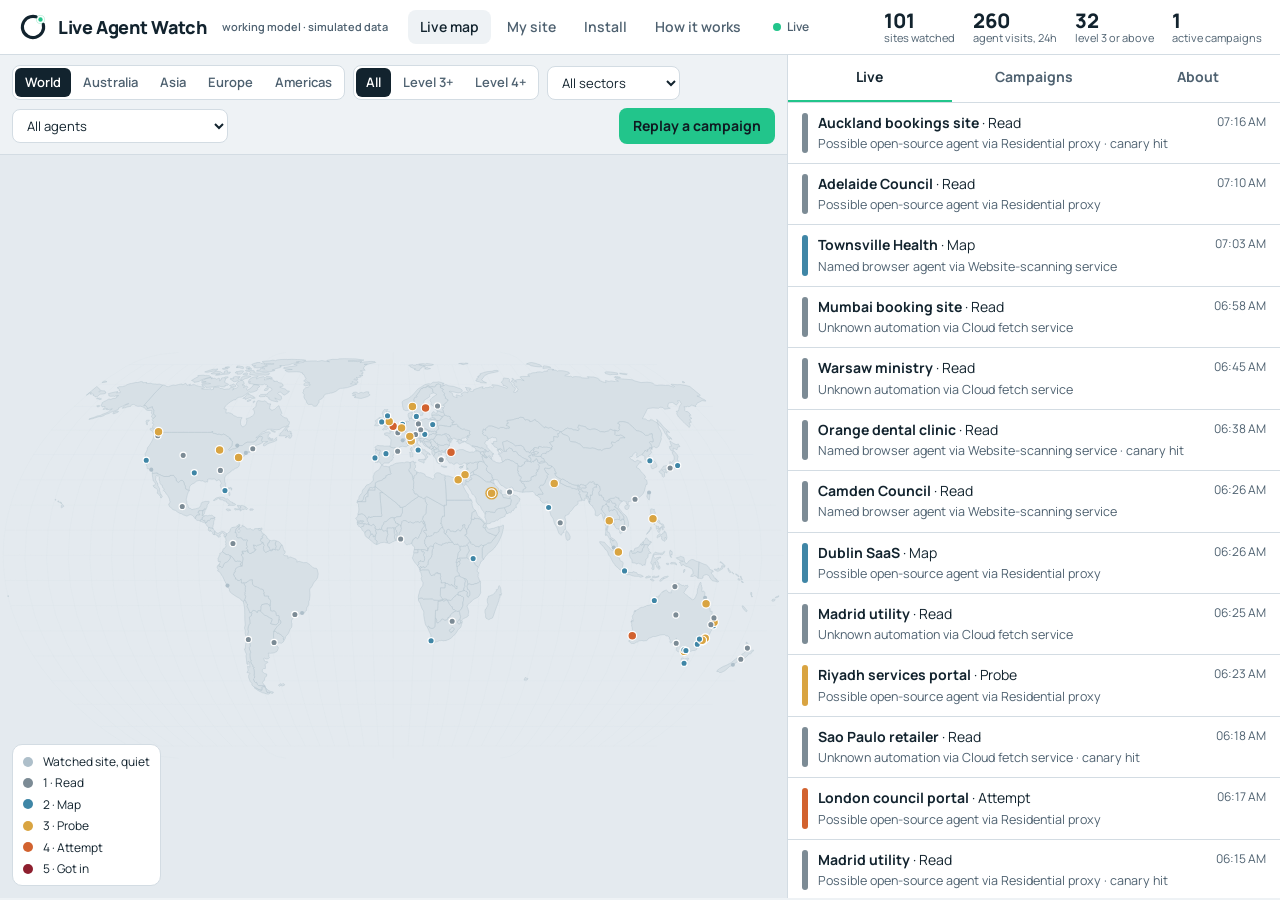
==== index.html @ ab58858d "Add files via upload" ====
<!doctype html>
<html lang="en">
<head>
<meta charset="utf-8">
<meta name="viewport" content="width=device-width, initial-scale=1, viewport-fit=cover">
<title>Live map · Live Agent Watch</title>
<link rel="icon" type="image/svg+xml" href="assets/mark.svg">
<link rel="apple-touch-icon" href="assets/icon.png">
<link rel="preconnect" href="https://fonts.googleapis.com">
<link href="https://fonts.googleapis.com/css2?family=Manrope:wght@500;600;700;800&display=swap" rel="stylesheet">
<link rel="stylesheet" href="assets/style.css">
</head>
<body>
<header class="top">
  <a class="logo" href="index.html" aria-label="Live Agent Watch home"><img src="assets/mark.svg" alt="">Live Agent Watch<small>working model · simulated data</small></a>
  <nav class="main" aria-label="Sections">
    <a href="index.html" aria-current="page">Live map</a>
    <a href="dashboard.html" >My site</a>
    <a href="install.html" >Install</a>
    <a href="how.html" >How it works</a>
  </nav>
  <div class="live"><i></i> Live</div>
  <div class="counters">
    <div class="counter"><b id="cSensors">0</b><span>sites watched</span></div>
    <div class="counter"><b id="cAgents">0</b><span>agent visits, 24h</span></div>
    <div class="counter"><b id="cEsc">0</b><span>level 3 or above</span></div>
    <div class="counter"><b id="cCamp">0</b><span>active campaigns</span></div>
  </div>
</header>
<main class="ops">
  <section class="mapwrap" aria-label="Activity map">
    <div class="controls">
      <div class="seg" role="group" aria-label="Region">
        <button aria-pressed="true" data-region="world">World</button>
        <button aria-pressed="false" data-region="au">Australia</button>
        <button aria-pressed="false" data-region="asia">Asia</button>
        <button aria-pressed="false" data-region="eu">Europe</button>
        <button aria-pressed="false" data-region="na">Americas</button>
      </div>
      <div class="seg" role="group" aria-label="Minimum level">
        <button aria-pressed="true" data-min="1">All</button>
        <button aria-pressed="false" data-min="3">Level 3+</button>
        <button aria-pressed="false" data-min="4">Level 4+</button>
      </div>
      <select id="sector" aria-label="Sector">
        <option value="all">All sectors</option>
        <option>Government</option><option>Health</option><option>Education</option><option>Utilities</option><option>Finance</option><option>Online shop</option><option>Software</option><option>Small business</option>
      </select>
      <select id="vendor" aria-label="Agent"><option value="all">All agents</option></select>
      <button class="primary" id="replay">Replay a campaign</button>
    </div>
    <svg class="map" id="map" role="img" aria-label="World map showing watched sites and agent activity">
      <g id="grat"></g><g id="land"></g><g id="sensors"></g><g id="markers"></g><g id="labels"></g>
    </svg>
    <div id="mapNote" style="position:absolute;left:12px;top:56px;font-size:12px;color:var(--ink-2)"></div>
    <div class="legend" aria-hidden="true">
      <i style="background:var(--coast)"></i><span>Watched site, quiet</span>
      <i style="background:var(--l1)"></i><span>1 · Read</span>
      <i style="background:var(--l2)"></i><span>2 · Map</span>
      <i style="background:var(--l3)"></i><span>3 · Probe</span>
      <i style="background:var(--l4)"></i><span>4 · Attempt</span>
      <i style="background:var(--l5)"></i><span>5 · Got in</span>
    </div>
    <div class="detail" id="detail" role="dialog" aria-label="Visit detail">
      <button class="close" aria-label="Close" onclick="closeDetail()">×</button>
      <div id="detailBody"></div>
    </div>
  </section>
  <aside>
    <div class="tabs" role="tablist">
      <button role="tab" aria-selected="true" data-tab="stream">Live</button>
      <button role="tab" aria-selected="false" data-tab="incidents">Campaigns</button>
      <button role="tab" aria-selected="false" data-tab="about">About</button>
    </div>
    <div class="panel on" id="stream" role="tabpanel"></div>
    <div class="panel" id="incidents" role="tabpanel"></div>
    <div class="panel" id="about" role="tabpanel">
      <div class="about">
        <h3>One site's sighting becomes every site's warning</h3>
        <p>Every watched site sends a short note about each visit. Agent Watch rates how far each AI agent went and compares notes with every other site. When the same agent reaches level 3 on 3 or more unrelated sites within 2 hours, it's a campaign, and owners of similar sites are warned.</p>
        <table>
          <tr><td>1 · Read</td><td>Read public pages. Shown on the dashboard.</td></tr>
          <tr><td>2 · Map</td><td>Listed the site's pages, forms and entry points. Shown on the dashboard.</td></tr>
          <tr><td>3 · Probe</td><td>Tested forms, logins or limits. Email alert.</td></tr>
          <tr><td>4 · Attempt</td><td>Tried a known break-in trick. Urgent email alert.</td></tr>
          <tr><td>5 · Got in</td><td>Owner confirms what happened. Set by hand for now.</td></tr>
        </table>
        <h3>What we say, and what we guess</h3>
        <p>If an agent names itself, we show that. If not, it's marked "possible". We report, we don't block; the owner decides. We never see what visitors type, read or upload, and addresses are scrambled the moment they arrive.</p>
        <p>The public map is on the roadmap after the first version. This page shows how it would look with a network of sites reporting.</p>
      </div>
    </div>
  </aside>
</main>
<div class="modal" id="modal" role="dialog" aria-modal="true" aria-labelledby="mTitle"><div class="sheet"><button class="close" aria-label="Close" onclick="closeModal()">×</button><div id="modalBody"></div></div></div>
<script src="assets/vendor.js"></script>
<script src="assets/app.js"></script>
<footer style="display:none">
  <img src="assets/mark.svg" alt="" style="width:22px;height:22px">
  <span>Live Agent Watch · liveagentwatch.com · concept working model, all activity shown is simulated</span>
</footer>
</body>
</html>
---- assets/style.css ----
:root {
  --paper: #EEF2F5; --paper-2: #FFFFFF; --ink: #12232E; --ink-2: #4E6170; --line: #D3DCE3;
  --land: #D7E0E6; --coast: #AEBFCA; --sea: #E4EAEF;
  --l1: #7C8B95; --l2: #3F86A6; --l3: #D9A441; --l4: #D2622F; --l5: #8E1F2F;
  --live: #22C58B; --act: #12232E; --act-ink: #FFFFFF;
  box-sizing: border-box; padding-top: env(safe-area-inset-top, 0px); padding-bottom: env(safe-area-inset-bottom, 0px);
}
@media (prefers-color-scheme: dark) { :root:not([data-theme="light"]) {
  --paper: #0F1A21; --paper-2: #17242D; --ink: #E8EEF2; --ink-2: #9FB0BB; --line: #2A3A45;
  --land: #22323D; --coast: #3E5563; --sea: #0B141A; --act: #22C58B; --act-ink: #0F1A21; --l1: #8D9BA5;
} }
:root[data-theme="dark"] {
  --paper: #0F1A21; --paper-2: #17242D; --ink: #E8EEF2; --ink-2: #9FB0BB; --line: #2A3A45;
  --land: #22323D; --coast: #3E5563; --sea: #0B141A; --act: #22C58B; --act-ink: #0F1A21; --l1: #8D9BA5;
}
html { scroll-padding-top: env(safe-area-inset-top, 0px); }
* { box-sizing: border-box; }
html, body { height: 100%; }
body { margin: 0; background: var(--paper); color: var(--ink); font-family: 'Manrope', system-ui, -apple-system, 'Segoe UI', sans-serif; font-size: 14px; line-height: 1.45; }
button { font: inherit; color: inherit; cursor: pointer; }
a { color: inherit; }
button:focus-visible, select:focus-visible, a:focus-visible, [tabindex]:focus-visible { outline: 2px solid var(--live); outline-offset: 2px; }

/* header */
.top { display: flex; align-items: center; gap: 20px; padding: 10px 18px; border-bottom: 1px solid var(--line); background: var(--paper-2); flex-wrap: wrap; }
.logo { display: flex; align-items: center; gap: 10px; text-decoration: none; font-weight: 800; font-size: 18px; letter-spacing: -0.02em; }
.logo img { width: 30px; height: 30px; }
.logo small { font-weight: 600; font-size: 11px; color: var(--ink-2); letter-spacing: 0; margin-left: 6px; }
nav.main { display: flex; gap: 4px; }
nav.main a { text-decoration: none; padding: 7px 12px; border-radius: 8px; font-weight: 600; color: var(--ink-2); }
nav.main a[aria-current="page"] { color: var(--ink); background: var(--paper); }
.live { display: inline-flex; align-items: center; gap: 6px; font-size: 12px; color: var(--ink-2); font-weight: 600; }
.live i { width: 8px; height: 8px; border-radius: 50%; background: var(--live); display: inline-block; animation: blink 1.6s infinite; }
@keyframes blink { 50% { opacity: 0.25; } }
.counters { display: flex; gap: 18px; margin-left: auto; flex-wrap: wrap; }
.counter { display: flex; flex-direction: column; line-height: 1.1; }
.counter b { font-size: 20px; font-weight: 800; }
.counter span { font-size: 11px; color: var(--ink-2); }

/* map page */
main.ops { display: grid; grid-template-columns: minmax(0, 1.6fr) minmax(320px, 1fr); height: calc(100% - 57px); }
.mapwrap { position: relative; background: var(--sea); border-right: 1px solid var(--line); overflow: hidden; display: flex; flex-direction: column; }
.controls { display: flex; gap: 8px; padding: 10px 12px; align-items: center; flex-wrap: wrap; background: var(--paper); border-bottom: 1px solid var(--line); }
.controls select, .seg { border: 1px solid var(--line); background: var(--paper-2); color: var(--ink); border-radius: 8px; padding: 6px 10px; font: inherit; font-size: 13px; }
.seg { display: inline-flex; padding: 2px; gap: 2px; }
.seg button { border: 0; background: transparent; padding: 5px 10px; border-radius: 6px; font-size: 13px; color: var(--ink-2); font-weight: 600; }
.seg button[aria-pressed="true"] { background: var(--act); color: var(--act-ink); }
.primary { border: 0; background: var(--live); color: #0F1A21; padding: 8px 14px; border-radius: 8px; font-weight: 700; margin-left: auto; }
.primary[disabled] { opacity: 0.6; cursor: default; }
svg.map { width: 100%; flex: 1; min-height: 0; display: block; }
.legend { position: absolute; left: 12px; bottom: 12px; background: var(--paper-2); border: 1px solid var(--line); border-radius: 10px; padding: 8px 10px; font-size: 12px; display: grid; grid-template-columns: auto auto; gap: 4px 10px; align-items: center; }
.legend i { width: 10px; height: 10px; border-radius: 50%; display: inline-block; }
.detail { position: absolute; right: 12px; top: 58px; width: min(330px, calc(100% - 24px)); background: var(--paper-2); border: 1px solid var(--line); border-radius: 12px; padding: 14px; box-shadow: 0 8px 24px rgba(18,35,46,0.14); display: none; }
.detail.open { display: block; }
.detail h3 { margin: 0 0 4px; font-size: 16px; }
.detail .close { position: absolute; top: 8px; right: 8px; border: 0; background: transparent; font-size: 18px; width: 32px; height: 32px; border-radius: 8px; }
.kv { display: grid; grid-template-columns: auto 1fr; gap: 4px 12px; font-size: 13px; margin-top: 8px; }
.kv dt { color: var(--ink-2); } .kv dd { margin: 0; }
.lvl { display: inline-block; padding: 2px 8px; border-radius: 6px; font-size: 12px; font-weight: 700; color: #fff; }

aside { display: flex; flex-direction: column; min-height: 0; background: var(--paper-2); }
.tabs { display: flex; border-bottom: 1px solid var(--line); }
.tabs button { flex: 1; border: 0; background: transparent; padding: 12px 8px; font-weight: 700; color: var(--ink-2); border-bottom: 2px solid transparent; }
.tabs button[aria-selected="true"] { color: var(--ink); border-bottom-color: var(--live); }
.panel { display: none; overflow: auto; flex: 1; min-height: 0; }
.panel.on { display: block; }
.ev { display: grid; grid-template-columns: 6px 1fr auto; gap: 10px; padding: 10px 14px; border-bottom: 1px solid var(--line); align-items: start; cursor: pointer; }
.ev i { width: 6px; border-radius: 3px; align-self: stretch; }
.ev .t { font-size: 12px; color: var(--ink-2); white-space: nowrap; }
.ev b { font-weight: 700; }
.ev .m { font-size: 12.5px; color: var(--ink-2); margin-top: 2px; }
.ev.new { animation: slide 0.4s ease-out; }
@keyframes slide { from { transform: translateY(-6px); opacity: 0; } }
@media (prefers-reduced-motion: reduce) { .ev.new, .live i, .pulse { animation: none !important; } }
.inc { padding: 12px 14px; border-bottom: 1px solid var(--line); cursor: pointer; }
.inc:hover { background: var(--paper); }
.inc h4 { margin: 0 0 4px; font-size: 14px; }
.inc .meta { font-size: 12px; color: var(--ink-2); display: flex; gap: 8px; flex-wrap: wrap; align-items: center; }
.stage { display: inline-block; padding: 1px 7px; border-radius: 6px; font-size: 11px; font-weight: 700; background: var(--paper); border: 1px solid var(--line); }
.stage.confirmed { border-color: var(--live); color: var(--live); }
.stage.escalated { border-color: var(--l4); color: var(--l4); }
.about { padding: 14px; font-size: 13px; color: var(--ink-2); line-height: 1.5; }
.about h3 { margin: 0 0 6px; color: var(--ink); font-size: 15px; }
.about p { margin: 0 0 10px; }
.about table { width: 100%; border-collapse: collapse; margin: 6px 0 12px; }
.about td { padding: 5px 0; border-bottom: 1px solid var(--line); vertical-align: top; }
.about td:first-child { width: 90px; font-weight: 700; color: var(--ink); }

.pulse { animation: pulse 1.8s ease-out infinite; transform-origin: center; transform-box: fill-box; }
@keyframes pulse { 0% { opacity: 0.8; transform: scale(0.6); } 100% { opacity: 0; transform: scale(2.4); } }
.sensor { fill: var(--coast); }
.sensor.hit { fill: var(--live); }
.marker { cursor: pointer; }
.marker:hover circle.core { stroke-width: 3; }
path.country { fill: var(--land); stroke: var(--coast); stroke-width: 0.5; }
path.graticule { fill: none; stroke: var(--line); stroke-width: 0.4; opacity: 0.6; }

/* modal + toast */
.modal { position: fixed; inset: 0; background: rgba(18,35,46,0.45); display: none; align-items: flex-end; justify-content: center; padding: env(safe-area-inset-top, 0px) 0 0; z-index: 20; }
.modal.open { display: flex; }
.sheet { background: var(--paper-2); width: min(680px, 100%); max-height: 88%; overflow: auto; border-radius: 16px 16px 0 0; padding: 18px 18px calc(18px + env(safe-area-inset-bottom, 0px)); position: relative; }
@media (min-width: 900px) { .modal { align-items: center; } .sheet { border-radius: 16px; } }
.sheet h2 { margin: 0 32px 6px 0; font-size: 20px; line-height: 1.2; }
.sheet .close { position: absolute; top: 10px; right: 10px; border: 0; background: var(--paper); width: 36px; height: 36px; border-radius: 10px; font-size: 18px; }
.tl { list-style: none; padding: 0; margin: 12px 0; border-left: 2px solid var(--line); }
.tl li { padding: 6px 0 6px 14px; position: relative; font-size: 13px; }
.tl li::before { content: ""; position: absolute; left: -7px; top: 11px; width: 10px; height: 10px; border-radius: 50%; background: var(--paper-2); border: 2px solid var(--line); }
.tl li.hot::before { border-color: var(--l4); background: var(--l4); }
.sheet h4 { margin: 14px 0 6px; font-size: 13px; color: var(--ink-2); font-weight: 700; }
.sheet ul.plain { margin: 0; padding-left: 18px; font-size: 13px; }
.toast { position: fixed; left: 50%; bottom: calc(20px + env(safe-area-inset-bottom, 0px)); transform: translateX(-50%); background: var(--ink); color: var(--paper); padding: 10px 14px; border-radius: 10px; font-size: 13px; display: none; z-index: 30; max-width: calc(100% - 32px); }
.toast.show { display: block; }

/* content pages */
.page { max-width: 960px; margin: 0 auto; padding: 28px 18px 60px; }
.page h1 { font-size: 30px; letter-spacing: -0.02em; margin: 0 0 6px; line-height: 1.1; }
.page .lede { color: var(--ink-2); font-size: 16px; margin: 0 0 24px; max-width: 640px; }
.page h2 { font-size: 20px; margin: 28px 0 8px; letter-spacing: -0.01em; }
.page p { max-width: 680px; }
.card { background: var(--paper-2); border: 1px solid var(--line); border-radius: 12px; padding: 16px 18px; margin: 12px 0; }
.card h3 { margin: 0 0 6px; font-size: 15px; }
.grid2 { display: grid; grid-template-columns: repeat(auto-fit, minmax(260px, 1fr)); gap: 12px; }
.stat-row { display: flex; gap: 12px; flex-wrap: wrap; margin: 12px 0 16px; }
.stat { flex: 1; min-width: 130px; border: 1px solid var(--line); border-radius: 10px; padding: 10px 12px; background: var(--paper-2); }
.stat b { display: block; font-size: 22px; font-weight: 800; }
.stat span { font-size: 12px; color: var(--ink-2); }
.tblwrap { overflow-x: auto; border: 1px solid var(--line); border-radius: 10px; background: var(--paper-2); }
table.data { border-collapse: collapse; width: 100%; font-size: 13px; min-width: 560px; }
table.data th, table.data td { text-align: left; padding: 9px 12px; border-bottom: 1px solid var(--line); vertical-align: top; }
table.data th { font-weight: 700; color: var(--ink-2); font-size: 12px; background: var(--paper); }
table.data tr:last-child td { border-bottom: 0; }
.actions { display: flex; gap: 8px; margin-top: 12px; flex-wrap: wrap; }
.ghost { border: 1px solid var(--line); background: var(--paper-2); padding: 8px 12px; border-radius: 8px; font-weight: 700; }
.steps { list-style: none; padding: 0; margin: 12px 0; counter-reset: s; }
.steps li { display: grid; grid-template-columns: 34px 1fr; gap: 12px; padding: 10px 0; border-bottom: 1px solid var(--line); counter-increment: s; }
.steps li::before { content: counter(s); width: 28px; height: 28px; border-radius: 50%; background: var(--act); color: var(--act-ink); display: flex; align-items: center; justify-content: center; font-weight: 800; font-size: 13px; }
.steps b { display: block; }
.steps span { color: var(--ink-2); font-size: 13px; }
pre.code { background: var(--ink); color: var(--paper); padding: 14px 16px; border-radius: 10px; font-size: 12.5px; line-height: 1.5; overflow-x: auto; white-space: pre-wrap; }
:root[data-theme="dark"] pre.code, .dark pre.code { background: #0B141A; }
.copy { float: right; margin-top: -4px; }
.chip { display: inline-block; padding: 2px 8px; border-radius: 6px; font-size: 12px; font-weight: 700; background: var(--paper); border: 1px solid var(--line); margin: 2px 4px 2px 0; }
footer { border-top: 1px solid var(--line); padding: 16px 18px; font-size: 12px; color: var(--ink-2); display: flex; gap: 14px; flex-wrap: wrap; align-items: center; }
footer img { height: 22px; opacity: 0.9; }

@media (max-width: 899px) {
  main.ops { grid-template-columns: 1fr; grid-template-rows: auto 1fr; height: auto; }
  .mapwrap { border-right: 0; border-bottom: 1px solid var(--line); }
  svg.map { height: 64vw; min-height: 260px; }
  aside { min-height: 60vh; }
  .counters { margin-left: 0; width: 100%; display: grid; grid-template-columns: 1fr 1fr; gap: 8px 12px; }
  .detail { top: auto; bottom: 12px; right: 12px; left: 12px; width: auto; }
  .legend { display: none; }
  nav.main { order: 3; width: 100%; overflow-x: auto; }
}
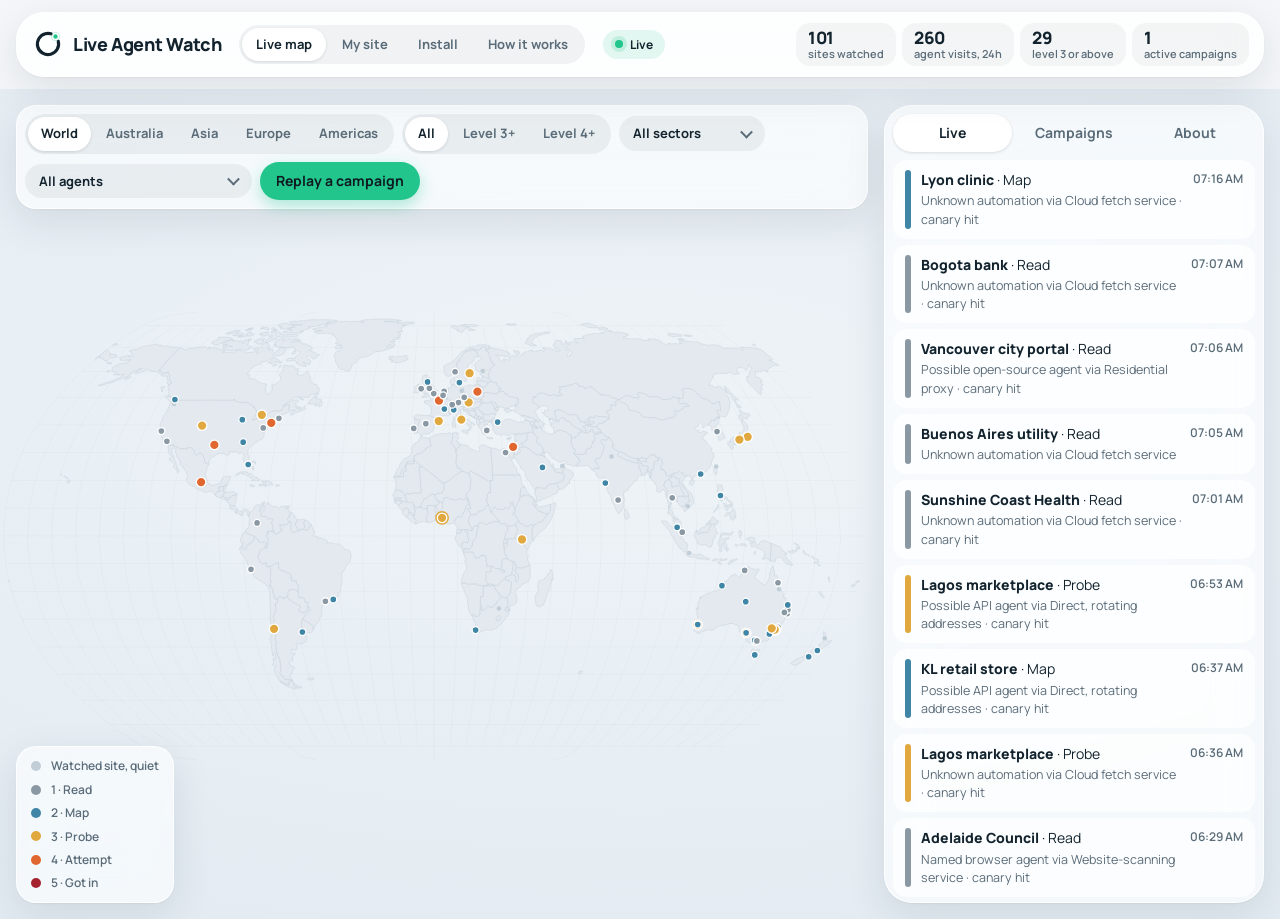
==== commit 16e63641: "Add files via upload" ====
--- a/index.html
+++ b/index.html
@@ -29,7 +29,7 @@
 </header>
 <main class="ops">
   <section class="mapwrap" aria-label="Activity map">
-    <div class="controls">
+    <div class="controls glass">
       <div class="seg" role="group" aria-label="Region">
         <button aria-pressed="true" data-region="world">World</button>
         <button aria-pressed="false" data-region="au">Australia</button>
@@ -42,18 +42,18 @@
         <button aria-pressed="false" data-min="3">Level 3+</button>
         <button aria-pressed="false" data-min="4">Level 4+</button>
       </div>
-      <select id="sector" aria-label="Sector">
+      <span class="select"><select id="sector" aria-label="Sector">
         <option value="all">All sectors</option>
         <option>Government</option><option>Health</option><option>Education</option><option>Utilities</option><option>Finance</option><option>Online shop</option><option>Software</option><option>Small business</option>
-      </select>
-      <select id="vendor" aria-label="Agent"><option value="all">All agents</option></select>
-      <button class="primary" id="replay">Replay a campaign</button>
+      </select></span>
+      <span class="select"><select id="vendor" aria-label="Agent"><option value="all">All agents</option></select></span>
+      <button class="primary accent" id="replay">Replay a campaign</button>
     </div>
     <svg class="map" id="map" role="img" aria-label="World map showing watched sites and agent activity">
       <g id="grat"></g><g id="land"></g><g id="sensors"></g><g id="markers"></g><g id="labels"></g>
     </svg>
-    <div id="mapNote" style="position:absolute;left:12px;top:56px;font-size:12px;color:var(--ink-2)"></div>
-    <div class="legend" aria-hidden="true">
+    <div id="mapNote" style="position:absolute;left:16px;bottom:200px;font-size:12px;color:var(--ink-2);z-index:5"></div>
+    <div class="legend glass" aria-hidden="true">
       <i style="background:var(--coast)"></i><span>Watched site, quiet</span>
       <i style="background:var(--l1)"></i><span>1 · Read</span>
       <i style="background:var(--l2)"></i><span>2 · Map</span>
@@ -61,12 +61,12 @@
       <i style="background:var(--l4)"></i><span>4 · Attempt</span>
       <i style="background:var(--l5)"></i><span>5 · Got in</span>
     </div>
-    <div class="detail" id="detail" role="dialog" aria-label="Visit detail">
+    <div class="detail glass" id="detail" role="dialog" aria-label="Visit detail">
       <button class="close" aria-label="Close" onclick="closeDetail()">×</button>
       <div id="detailBody"></div>
     </div>
   </section>
-  <aside>
+  <aside class="side glass">
     <div class="tabs" role="tablist">
       <button role="tab" aria-selected="true" data-tab="stream">Live</button>
       <button role="tab" aria-selected="false" data-tab="incidents">Campaigns</button>
--- a/assets/style.css
+++ b/assets/style.css
@@ -1,90 +1,96 @@
 :root {
-  --paper: #EEF2F5; --paper-2: #FFFFFF; --ink: #12232E; --ink-2: #4E6170; --line: #D3DCE3;
-  --land: #D7E0E6; --coast: #AEBFCA; --sea: #E4EAEF;
-  --l1: #7C8B95; --l2: #3F86A6; --l3: #D9A441; --l4: #D2622F; --l5: #8E1F2F;
-  --live: #22C58B; --act: #12232E; --act-ink: #FFFFFF;
+  --bg: #F4F6F9; --white: #FFFFFF; --ink: #12232E; --ink-2: #5B6C79; --line: rgba(18,35,46,0.08);
+  --glass: rgba(255,255,255,0.62); --glass-strong: rgba(255,255,255,0.82); --glass-border: rgba(255,255,255,0.85);
+  --shadow: 0 12px 40px rgba(18,35,46,0.10), 0 1px 2px rgba(18,35,46,0.05);
+  --land: #E3E9EE; --coast: #C2CED7; --sea-1: #EEF3F7; --sea-2: #E1EAF1;
+  --l1: #8A98A3; --l2: #3F86A6; --l3: #E0A83F; --l4: #E0672F; --l5: #A5232F;
+  --live: #22C58B; --ink-btn: #12232E;
+  --r-xl: 28px; --r-lg: 20px; --r-md: 14px; --r-pill: 999px;
   box-sizing: border-box; padding-top: env(safe-area-inset-top, 0px); padding-bottom: env(safe-area-inset-bottom, 0px);
-}
-@media (prefers-color-scheme: dark) { :root:not([data-theme="light"]) {
-  --paper: #0F1A21; --paper-2: #17242D; --ink: #E8EEF2; --ink-2: #9FB0BB; --line: #2A3A45;
-  --land: #22323D; --coast: #3E5563; --sea: #0B141A; --act: #22C58B; --act-ink: #0F1A21; --l1: #8D9BA5;
-} }
-:root[data-theme="dark"] {
-  --paper: #0F1A21; --paper-2: #17242D; --ink: #E8EEF2; --ink-2: #9FB0BB; --line: #2A3A45;
-  --land: #22323D; --coast: #3E5563; --sea: #0B141A; --act: #22C58B; --act-ink: #0F1A21; --l1: #8D9BA5;
 }
 html { scroll-padding-top: env(safe-area-inset-top, 0px); }
 * { box-sizing: border-box; }
 html, body { height: 100%; }
-body { margin: 0; background: var(--paper); color: var(--ink); font-family: 'Manrope', system-ui, -apple-system, 'Segoe UI', sans-serif; font-size: 14px; line-height: 1.45; }
+body { margin: 0; background: var(--bg); color: var(--ink); font-family: 'Manrope', system-ui, -apple-system, 'Segoe UI', sans-serif; font-size: 14px; line-height: 1.45; -webkit-font-smoothing: antialiased; }
 button { font: inherit; color: inherit; cursor: pointer; }
 a { color: inherit; }
-button:focus-visible, select:focus-visible, a:focus-visible, [tabindex]:focus-visible { outline: 2px solid var(--live); outline-offset: 2px; }
+button:focus-visible, select:focus-visible, input:focus-visible, a:focus-visible, [tabindex]:focus-visible { outline: 2px solid var(--live); outline-offset: 2px; }
+
+.glass { background: var(--glass); backdrop-filter: blur(22px) saturate(160%); -webkit-backdrop-filter: blur(22px) saturate(160%); border: 1px solid var(--glass-border); box-shadow: var(--shadow); }
 
 /* header */
-.top { display: flex; align-items: center; gap: 20px; padding: 10px 18px; border-bottom: 1px solid var(--line); background: var(--paper-2); flex-wrap: wrap; }
+.top { position: sticky; top: 0; z-index: 10; display: flex; align-items: center; gap: 18px; margin: 12px 16px 0; padding: 10px 14px 10px 16px; border-radius: var(--r-xl); background: var(--glass-strong); backdrop-filter: blur(22px) saturate(160%); -webkit-backdrop-filter: blur(22px) saturate(160%); border: 1px solid var(--glass-border); box-shadow: var(--shadow); flex-wrap: wrap; }
 .logo { display: flex; align-items: center; gap: 10px; text-decoration: none; font-weight: 800; font-size: 18px; letter-spacing: -0.02em; }
 .logo img { width: 30px; height: 30px; }
 .logo small { font-weight: 600; font-size: 11px; color: var(--ink-2); letter-spacing: 0; margin-left: 6px; }
-nav.main { display: flex; gap: 4px; }
-nav.main a { text-decoration: none; padding: 7px 12px; border-radius: 8px; font-weight: 600; color: var(--ink-2); }
-nav.main a[aria-current="page"] { color: var(--ink); background: var(--paper); }
-.live { display: inline-flex; align-items: center; gap: 6px; font-size: 12px; color: var(--ink-2); font-weight: 600; }
-.live i { width: 8px; height: 8px; border-radius: 50%; background: var(--live); display: inline-block; animation: blink 1.6s infinite; }
-@keyframes blink { 50% { opacity: 0.25; } }
-.counters { display: flex; gap: 18px; margin-left: auto; flex-wrap: wrap; }
-.counter { display: flex; flex-direction: column; line-height: 1.1; }
-.counter b { font-size: 20px; font-weight: 800; }
-.counter span { font-size: 11px; color: var(--ink-2); }
+nav.main { display: flex; gap: 2px; padding: 3px; border-radius: var(--r-pill); background: rgba(18,35,46,0.05); }
+nav.main a { text-decoration: none; white-space: nowrap; padding: 7px 14px; border-radius: var(--r-pill); font-weight: 700; color: var(--ink-2); font-size: 13px; transition: background .2s, color .2s; }
+nav.main a:hover { color: var(--ink); }
+nav.main a[aria-current="page"] { color: var(--ink); background: var(--white); box-shadow: 0 1px 3px rgba(18,35,46,0.12); }
+.live { display: inline-flex; align-items: center; gap: 7px; font-size: 12px; color: var(--ink); font-weight: 700; padding: 6px 12px; border-radius: var(--r-pill); background: rgba(34,197,139,0.12); }
+.live i { width: 8px; height: 8px; border-radius: 50%; background: var(--live); display: inline-block; box-shadow: 0 0 0 4px rgba(34,197,139,0.18); animation: blink 1.6s infinite; }
+@keyframes blink { 50% { opacity: 0.35; } }
+.counters { display: flex; gap: 6px; margin-left: auto; flex-wrap: wrap; }
+.counter { display: flex; flex-direction: column; line-height: 1.1; padding: 6px 12px; border-radius: var(--r-md); background: rgba(18,35,46,0.04); min-width: 84px; }
+.counter b { font-size: 17px; font-weight: 800; letter-spacing: -0.02em; }
+.counter span { font-size: 11px; color: var(--ink-2); font-weight: 600; }
 
 /* map page */
-main.ops { display: grid; grid-template-columns: minmax(0, 1.6fr) minmax(320px, 1fr); height: calc(100% - 57px); }
-.mapwrap { position: relative; background: var(--sea); border-right: 1px solid var(--line); overflow: hidden; display: flex; flex-direction: column; }
-.controls { display: flex; gap: 8px; padding: 10px 12px; align-items: center; flex-wrap: wrap; background: var(--paper); border-bottom: 1px solid var(--line); }
-.controls select, .seg { border: 1px solid var(--line); background: var(--paper-2); color: var(--ink); border-radius: 8px; padding: 6px 10px; font: inherit; font-size: 13px; }
-.seg { display: inline-flex; padding: 2px; gap: 2px; }
-.seg button { border: 0; background: transparent; padding: 5px 10px; border-radius: 6px; font-size: 13px; color: var(--ink-2); font-weight: 600; }
-.seg button[aria-pressed="true"] { background: var(--act); color: var(--act-ink); }
-.primary { border: 0; background: var(--live); color: #0F1A21; padding: 8px 14px; border-radius: 8px; font-weight: 700; margin-left: auto; }
-.primary[disabled] { opacity: 0.6; cursor: default; }
-svg.map { width: 100%; flex: 1; min-height: 0; display: block; }
-.legend { position: absolute; left: 12px; bottom: 12px; background: var(--paper-2); border: 1px solid var(--line); border-radius: 10px; padding: 8px 10px; font-size: 12px; display: grid; grid-template-columns: auto auto; gap: 4px 10px; align-items: center; }
+main.ops { position: relative; height: calc(100% - 70px); margin-top: 12px; }
+.mapwrap { position: absolute; inset: 0; overflow: hidden; background: radial-gradient(120% 80% at 50% 40%, var(--sea-1), var(--sea-2)); }
+.controls { position: absolute; left: 16px; top: 16px; right: 412px; z-index: 5; display: flex; gap: 8px; padding: 8px; align-items: center; flex-wrap: wrap; border-radius: var(--r-lg); }
+.seg { display: inline-flex; padding: 3px; gap: 2px; border-radius: var(--r-pill); background: rgba(18,35,46,0.06); }
+.seg button { border: 0; background: transparent; padding: 7px 13px; border-radius: var(--r-pill); font-size: 13px; color: var(--ink-2); font-weight: 700; transition: background .2s, color .2s; min-height: 34px; }
+.seg button:hover { color: var(--ink); }
+.seg button[aria-pressed="true"] { background: var(--white); color: var(--ink); box-shadow: 0 1px 3px rgba(18,35,46,0.14); }
+.select { position: relative; display: inline-flex; align-items: center; }
+.select select { appearance: none; -webkit-appearance: none; border: 0; background: rgba(18,35,46,0.06); color: var(--ink); border-radius: var(--r-pill); padding: 8px 36px 8px 14px; font: inherit; font-size: 13px; font-weight: 700; min-height: 34px; cursor: pointer; transition: background .2s; }
+.select select:hover { background: rgba(18,35,46,0.09); }
+.select::after { content: ""; position: absolute; right: 14px; top: 50%; width: 7px; height: 7px; border-right: 2px solid var(--ink-2); border-bottom: 2px solid var(--ink-2); transform: translateY(-70%) rotate(45deg); pointer-events: none; }
+.primary { border: 0; background: var(--ink-btn); color: #FFFFFF; padding: 9px 16px; border-radius: var(--r-pill); font-weight: 700; min-height: 36px; box-shadow: 0 6px 16px rgba(18,35,46,0.18); transition: transform .15s, box-shadow .15s; }
+.primary:hover { transform: translateY(-1px); box-shadow: 0 10px 22px rgba(18,35,46,0.22); }
+.primary[disabled] { opacity: 0.6; cursor: default; transform: none; }
+.primary.accent { background: var(--live); color: #0F1A21; box-shadow: 0 6px 16px rgba(34,197,139,0.35); }
+svg.map { width: calc(100% - 412px); height: 100%; display: block; }
+.legend { position: absolute; left: 16px; bottom: 16px; z-index: 5; border-radius: var(--r-lg); padding: 10px 14px; font-size: 12px; font-weight: 600; display: grid; grid-template-columns: auto auto; gap: 6px 10px; align-items: center; color: var(--ink-2); }
 .legend i { width: 10px; height: 10px; border-radius: 50%; display: inline-block; }
-.detail { position: absolute; right: 12px; top: 58px; width: min(330px, calc(100% - 24px)); background: var(--paper-2); border: 1px solid var(--line); border-radius: 12px; padding: 14px; box-shadow: 0 8px 24px rgba(18,35,46,0.14); display: none; }
-.detail.open { display: block; }
-.detail h3 { margin: 0 0 4px; font-size: 16px; }
-.detail .close { position: absolute; top: 8px; right: 8px; border: 0; background: transparent; font-size: 18px; width: 32px; height: 32px; border-radius: 8px; }
-.kv { display: grid; grid-template-columns: auto 1fr; gap: 4px 12px; font-size: 13px; margin-top: 8px; }
-.kv dt { color: var(--ink-2); } .kv dd { margin: 0; }
-.lvl { display: inline-block; padding: 2px 8px; border-radius: 6px; font-size: 12px; font-weight: 700; color: #fff; }
+.detail { position: absolute; left: 16px; top: 84px; z-index: 6; width: min(340px, calc(100% - 32px)); border-radius: var(--r-lg); padding: 16px; display: none; }
+.detail.open { display: block; animation: pop .22s ease-out; }
+@keyframes pop { from { transform: translateY(6px) scale(0.98); opacity: 0; } }
+.detail h3 { margin: 0 0 6px; font-size: 16px; letter-spacing: -0.01em; }
+.close { position: absolute; top: 10px; right: 10px; border: 0; background: rgba(18,35,46,0.06); font-size: 18px; width: 32px; height: 32px; border-radius: 50%; display: flex; align-items: center; justify-content: center; }
+.kv { display: grid; grid-template-columns: auto 1fr; gap: 5px 12px; font-size: 13px; margin-top: 10px; }
+.kv dt { color: var(--ink-2); font-weight: 600; } .kv dd { margin: 0; }
+.lvl { display: inline-block; padding: 3px 10px; border-radius: var(--r-pill); font-size: 12px; font-weight: 800; color: #fff; }
 
-aside { display: flex; flex-direction: column; min-height: 0; background: var(--paper-2); }
-.tabs { display: flex; border-bottom: 1px solid var(--line); }
-.tabs button { flex: 1; border: 0; background: transparent; padding: 12px 8px; font-weight: 700; color: var(--ink-2); border-bottom: 2px solid transparent; }
-.tabs button[aria-selected="true"] { color: var(--ink); border-bottom-color: var(--live); }
-.panel { display: none; overflow: auto; flex: 1; min-height: 0; }
+aside.side { position: absolute; right: 16px; top: 16px; bottom: 16px; z-index: 5; width: 380px; display: flex; flex-direction: column; min-height: 0; border-radius: var(--r-xl); overflow: hidden; }
+.tabs { display: flex; gap: 2px; padding: 8px; }
+.tabs button { flex: 1; border: 0; background: transparent; padding: 9px 8px; font-weight: 700; color: var(--ink-2); border-radius: var(--r-pill); min-height: 36px; transition: background .2s, color .2s; }
+.tabs button[aria-selected="true"] { color: var(--ink); background: var(--white); box-shadow: 0 1px 3px rgba(18,35,46,0.14); }
+.panel { display: none; overflow: auto; flex: 1; min-height: 0; padding: 0 8px 8px; }
 .panel.on { display: block; }
-.ev { display: grid; grid-template-columns: 6px 1fr auto; gap: 10px; padding: 10px 14px; border-bottom: 1px solid var(--line); align-items: start; cursor: pointer; }
+.ev { display: grid; grid-template-columns: 6px 1fr auto; gap: 10px; padding: 10px 12px; margin-bottom: 6px; border-radius: var(--r-md); background: rgba(255,255,255,0.7); align-items: start; cursor: pointer; transition: background .15s; }
+.ev:hover { background: var(--white); }
 .ev i { width: 6px; border-radius: 3px; align-self: stretch; }
-.ev .t { font-size: 12px; color: var(--ink-2); white-space: nowrap; }
-.ev b { font-weight: 700; }
+.ev .t { font-size: 12px; color: var(--ink-2); white-space: nowrap; font-weight: 600; }
+.ev b { font-weight: 800; }
 .ev .m { font-size: 12.5px; color: var(--ink-2); margin-top: 2px; }
 .ev.new { animation: slide 0.4s ease-out; }
 @keyframes slide { from { transform: translateY(-6px); opacity: 0; } }
-@media (prefers-reduced-motion: reduce) { .ev.new, .live i, .pulse { animation: none !important; } }
-.inc { padding: 12px 14px; border-bottom: 1px solid var(--line); cursor: pointer; }
-.inc:hover { background: var(--paper); }
-.inc h4 { margin: 0 0 4px; font-size: 14px; }
-.inc .meta { font-size: 12px; color: var(--ink-2); display: flex; gap: 8px; flex-wrap: wrap; align-items: center; }
-.stage { display: inline-block; padding: 1px 7px; border-radius: 6px; font-size: 11px; font-weight: 700; background: var(--paper); border: 1px solid var(--line); }
-.stage.confirmed { border-color: var(--live); color: var(--live); }
-.stage.escalated { border-color: var(--l4); color: var(--l4); }
-.about { padding: 14px; font-size: 13px; color: var(--ink-2); line-height: 1.5; }
+@media (prefers-reduced-motion: reduce) { .ev.new, .live i, .pulse, .detail.open { animation: none !important; } }
+.inc { padding: 12px 14px; margin-bottom: 6px; border-radius: var(--r-md); background: rgba(255,255,255,0.7); cursor: pointer; transition: background .15s; }
+.inc:hover { background: var(--white); }
+.inc h4 { margin: 0 0 6px; font-size: 14px; }
+.inc .meta { font-size: 12px; color: var(--ink-2); display: flex; gap: 8px; flex-wrap: wrap; align-items: center; font-weight: 600; }
+.stage { display: inline-block; padding: 2px 9px; border-radius: var(--r-pill); font-size: 11px; font-weight: 800; background: rgba(18,35,46,0.06); }
+.stage.confirmed { background: rgba(34,197,139,0.14); color: #157A55; }
+.stage.escalated { background: rgba(224,103,47,0.14); color: #B4471A; }
+.about { padding: 8px 8px 12px; font-size: 13px; color: var(--ink-2); line-height: 1.5; }
 .about h3 { margin: 0 0 6px; color: var(--ink); font-size: 15px; }
 .about p { margin: 0 0 10px; }
 .about table { width: 100%; border-collapse: collapse; margin: 6px 0 12px; }
-.about td { padding: 5px 0; border-bottom: 1px solid var(--line); vertical-align: top; }
-.about td:first-child { width: 90px; font-weight: 700; color: var(--ink); }
+.about td { padding: 6px 0; border-bottom: 1px solid var(--line); vertical-align: top; }
+.about td:first-child { width: 90px; font-weight: 800; color: var(--ink); }
 
 .pulse { animation: pulse 1.8s ease-out infinite; transform-origin: center; transform-box: fill-box; }
 @keyframes pulse { 0% { opacity: 0.8; transform: scale(0.6); } 100% { opacity: 0; transform: scale(2.4); } }
@@ -93,63 +99,74 @@
 .marker { cursor: pointer; }
 .marker:hover circle.core { stroke-width: 3; }
 path.country { fill: var(--land); stroke: var(--coast); stroke-width: 0.5; }
-path.graticule { fill: none; stroke: var(--line); stroke-width: 0.4; opacity: 0.6; }
+path.graticule { fill: none; stroke: rgba(18,35,46,0.06); stroke-width: 0.5; }
 
 /* modal + toast */
-.modal { position: fixed; inset: 0; background: rgba(18,35,46,0.45); display: none; align-items: flex-end; justify-content: center; padding: env(safe-area-inset-top, 0px) 0 0; z-index: 20; }
+.modal { position: fixed; inset: 0; background: rgba(18,35,46,0.28); backdrop-filter: blur(6px); -webkit-backdrop-filter: blur(6px); display: none; align-items: flex-end; justify-content: center; padding: env(safe-area-inset-top, 0px) 0 0; z-index: 20; }
 .modal.open { display: flex; }
-.sheet { background: var(--paper-2); width: min(680px, 100%); max-height: 88%; overflow: auto; border-radius: 16px 16px 0 0; padding: 18px 18px calc(18px + env(safe-area-inset-bottom, 0px)); position: relative; }
-@media (min-width: 900px) { .modal { align-items: center; } .sheet { border-radius: 16px; } }
-.sheet h2 { margin: 0 32px 6px 0; font-size: 20px; line-height: 1.2; }
-.sheet .close { position: absolute; top: 10px; right: 10px; border: 0; background: var(--paper); width: 36px; height: 36px; border-radius: 10px; font-size: 18px; }
+.sheet { background: var(--glass-strong); backdrop-filter: blur(24px) saturate(160%); -webkit-backdrop-filter: blur(24px) saturate(160%); border: 1px solid var(--glass-border); width: min(680px, 100%); max-height: 88%; overflow: auto; border-radius: var(--r-xl) var(--r-xl) 0 0; padding: 20px 20px calc(20px + env(safe-area-inset-bottom, 0px)); position: relative; box-shadow: var(--shadow); }
+@media (min-width: 900px) { .modal { align-items: center; padding: 16px; } .sheet { border-radius: var(--r-xl); } }
+.sheet h2 { margin: 0 36px 8px 0; font-size: 20px; line-height: 1.2; letter-spacing: -0.01em; }
 .tl { list-style: none; padding: 0; margin: 12px 0; border-left: 2px solid var(--line); }
 .tl li { padding: 6px 0 6px 14px; position: relative; font-size: 13px; }
-.tl li::before { content: ""; position: absolute; left: -7px; top: 11px; width: 10px; height: 10px; border-radius: 50%; background: var(--paper-2); border: 2px solid var(--line); }
+.tl li::before { content: ""; position: absolute; left: -7px; top: 11px; width: 10px; height: 10px; border-radius: 50%; background: var(--white); border: 2px solid rgba(18,35,46,0.18); }
 .tl li.hot::before { border-color: var(--l4); background: var(--l4); }
-.sheet h4 { margin: 14px 0 6px; font-size: 13px; color: var(--ink-2); font-weight: 700; }
+.sheet h4 { margin: 14px 0 6px; font-size: 13px; color: var(--ink-2); font-weight: 800; }
 .sheet ul.plain { margin: 0; padding-left: 18px; font-size: 13px; }
-.toast { position: fixed; left: 50%; bottom: calc(20px + env(safe-area-inset-bottom, 0px)); transform: translateX(-50%); background: var(--ink); color: var(--paper); padding: 10px 14px; border-radius: 10px; font-size: 13px; display: none; z-index: 30; max-width: calc(100% - 32px); }
-.toast.show { display: block; }
+.toast { position: fixed; left: 50%; bottom: calc(20px + env(safe-area-inset-bottom, 0px)); transform: translateX(-50%); background: var(--ink); color: #FFFFFF; padding: 11px 16px; border-radius: var(--r-pill); font-size: 13px; font-weight: 600; display: none; z-index: 30; max-width: calc(100% - 32px); box-shadow: var(--shadow); }
+.toast.show { display: block; animation: pop .22s ease-out; }
 
 /* content pages */
-.page { max-width: 960px; margin: 0 auto; padding: 28px 18px 60px; }
-.page h1 { font-size: 30px; letter-spacing: -0.02em; margin: 0 0 6px; line-height: 1.1; }
+.page { max-width: 980px; margin: 0 auto; padding: 28px 18px 60px; }
+.page h1 { font-size: 32px; letter-spacing: -0.025em; margin: 0 0 6px; line-height: 1.1; }
 .page .lede { color: var(--ink-2); font-size: 16px; margin: 0 0 24px; max-width: 640px; }
-.page h2 { font-size: 20px; margin: 28px 0 8px; letter-spacing: -0.01em; }
+.page h2 { font-size: 20px; margin: 30px 0 10px; letter-spacing: -0.015em; }
 .page p { max-width: 680px; }
-.card { background: var(--paper-2); border: 1px solid var(--line); border-radius: 12px; padding: 16px 18px; margin: 12px 0; }
+.card { background: var(--glass-strong); backdrop-filter: blur(18px); -webkit-backdrop-filter: blur(18px); border: 1px solid var(--glass-border); border-radius: var(--r-lg); padding: 18px 20px; margin: 12px 0; box-shadow: var(--shadow); }
 .card h3 { margin: 0 0 6px; font-size: 15px; }
 .grid2 { display: grid; grid-template-columns: repeat(auto-fit, minmax(260px, 1fr)); gap: 12px; }
+.grid2 .card { margin: 0; }
 .stat-row { display: flex; gap: 12px; flex-wrap: wrap; margin: 12px 0 16px; }
-.stat { flex: 1; min-width: 130px; border: 1px solid var(--line); border-radius: 10px; padding: 10px 12px; background: var(--paper-2); }
-.stat b { display: block; font-size: 22px; font-weight: 800; }
-.stat span { font-size: 12px; color: var(--ink-2); }
-.tblwrap { overflow-x: auto; border: 1px solid var(--line); border-radius: 10px; background: var(--paper-2); }
+.stat { flex: 1; min-width: 130px; border-radius: var(--r-lg); padding: 14px 16px; background: var(--glass-strong); border: 1px solid var(--glass-border); box-shadow: var(--shadow); }
+.stat b { display: block; font-size: 24px; font-weight: 800; letter-spacing: -0.02em; }
+.stat span { font-size: 12px; color: var(--ink-2); font-weight: 600; }
+.tblwrap { overflow-x: auto; border-radius: var(--r-lg); background: var(--glass-strong); border: 1px solid var(--glass-border); box-shadow: var(--shadow); }
 table.data { border-collapse: collapse; width: 100%; font-size: 13px; min-width: 560px; }
-table.data th, table.data td { text-align: left; padding: 9px 12px; border-bottom: 1px solid var(--line); vertical-align: top; }
-table.data th { font-weight: 700; color: var(--ink-2); font-size: 12px; background: var(--paper); }
+table.data th, table.data td { text-align: left; padding: 11px 14px; border-bottom: 1px solid var(--line); vertical-align: top; }
+table.data th { font-weight: 800; color: var(--ink-2); font-size: 12px; background: rgba(18,35,46,0.03); }
 table.data tr:last-child td { border-bottom: 0; }
-.actions { display: flex; gap: 8px; margin-top: 12px; flex-wrap: wrap; }
-.ghost { border: 1px solid var(--line); background: var(--paper-2); padding: 8px 12px; border-radius: 8px; font-weight: 700; }
+.actions { display: flex; gap: 8px; margin-top: 14px; flex-wrap: wrap; }
+.ghost { border: 1px solid rgba(18,35,46,0.1); background: var(--white); padding: 9px 14px; border-radius: var(--r-pill); font-weight: 700; min-height: 36px; transition: box-shadow .15s, transform .15s; }
+.ghost:hover { box-shadow: 0 4px 12px rgba(18,35,46,0.1); transform: translateY(-1px); }
 .steps { list-style: none; padding: 0; margin: 12px 0; counter-reset: s; }
-.steps li { display: grid; grid-template-columns: 34px 1fr; gap: 12px; padding: 10px 0; border-bottom: 1px solid var(--line); counter-increment: s; }
-.steps li::before { content: counter(s); width: 28px; height: 28px; border-radius: 50%; background: var(--act); color: var(--act-ink); display: flex; align-items: center; justify-content: center; font-weight: 800; font-size: 13px; }
+.steps li { display: grid; grid-template-columns: 34px 1fr; gap: 12px; padding: 12px 0; border-bottom: 1px solid var(--line); counter-increment: s; }
+.steps li::before { content: counter(s); width: 28px; height: 28px; border-radius: 50%; background: var(--ink); color: #FFFFFF; display: flex; align-items: center; justify-content: center; font-weight: 800; font-size: 13px; }
 .steps b { display: block; }
 .steps span { color: var(--ink-2); font-size: 13px; }
-pre.code { background: var(--ink); color: var(--paper); padding: 14px 16px; border-radius: 10px; font-size: 12.5px; line-height: 1.5; overflow-x: auto; white-space: pre-wrap; }
-:root[data-theme="dark"] pre.code, .dark pre.code { background: #0B141A; }
+pre.code { background: var(--ink); color: #E8EEF2; padding: 16px 18px; border-radius: var(--r-lg); font-size: 12.5px; line-height: 1.5; overflow-x: auto; white-space: pre-wrap; }
 .copy { float: right; margin-top: -4px; }
-.chip { display: inline-block; padding: 2px 8px; border-radius: 6px; font-size: 12px; font-weight: 700; background: var(--paper); border: 1px solid var(--line); margin: 2px 4px 2px 0; }
-footer { border-top: 1px solid var(--line); padding: 16px 18px; font-size: 12px; color: var(--ink-2); display: flex; gap: 14px; flex-wrap: wrap; align-items: center; }
-footer img { height: 22px; opacity: 0.9; }
+.chip { display: inline-block; padding: 2px 9px; border-radius: var(--r-pill); font-size: 12px; font-weight: 700; background: rgba(18,35,46,0.06); margin: 2px 4px 2px 0; }
+.field { font-size: 12px; color: var(--ink-2); font-weight: 700; display: block; }
+.field input, .field select { display: block; width: 100%; margin-top: 5px; padding: 10px 14px; border: 1px solid rgba(18,35,46,0.1); border-radius: var(--r-md); background: var(--white); font: inherit; font-weight: 600; color: var(--ink); min-height: 42px; }
+.field.sel { position: relative; }
+.field.sel select { appearance: none; -webkit-appearance: none; padding-right: 36px; cursor: pointer; }
+.field.sel::after { content: ""; position: absolute; right: 14px; bottom: 19px; width: 7px; height: 7px; border-right: 2px solid var(--ink-2); border-bottom: 2px solid var(--ink-2); transform: rotate(45deg); pointer-events: none; }
+footer { margin: 0 16px 16px; padding: 14px 18px; font-size: 12px; color: var(--ink-2); display: flex; gap: 14px; flex-wrap: wrap; align-items: center; border-radius: var(--r-lg); background: var(--glass-strong); border: 1px solid var(--glass-border); font-weight: 600; }
 
+@media (max-width: 1500px) { .logo small { display: none; } }
 @media (max-width: 899px) {
-  main.ops { grid-template-columns: 1fr; grid-template-rows: auto 1fr; height: auto; }
-  .mapwrap { border-right: 0; border-bottom: 1px solid var(--line); }
-  svg.map { height: 64vw; min-height: 260px; }
-  aside { min-height: 60vh; }
-  .counters { margin-left: 0; width: 100%; display: grid; grid-template-columns: 1fr 1fr; gap: 8px 12px; }
-  .detail { top: auto; bottom: 12px; right: 12px; left: 12px; width: auto; }
+  .top { margin: 10px 10px 0; padding: 10px 12px; gap: 10px; }
+  .logo small { display: none; }
+  .counters { margin-left: 0; width: 100%; display: grid; grid-template-columns: 1fr 1fr; gap: 8px; }
+  nav.main { order: 3; width: 100%; overflow-x: auto; }
+  main.ops { height: auto; margin-top: 10px; display: flex; flex-direction: column; gap: 10px; padding: 0 10px; }
+  .mapwrap { position: relative; inset: auto; border-radius: var(--r-xl); display: flex; flex-direction: column; }
+  .controls { position: static; margin: 10px 10px 0; padding: 6px; gap: 6px; }
+  svg.map { width: 100%; height: 70vw; min-height: 280px; flex: none; }
+  .seg button { padding: 6px 10px; font-size: 12px; }
+  .select select { font-size: 12px; padding: 7px 32px 7px 12px; }
+  .primary { width: 100%; margin-left: 0; }
   .legend { display: none; }
-  nav.main { order: 3; width: 100%; overflow-x: auto; }
+  .detail { top: auto; bottom: 10px; left: 10px; right: 10px; width: auto; }
+  aside.side { position: relative; inset: auto; width: auto; height: 62vh; min-height: 420px; }
 }
